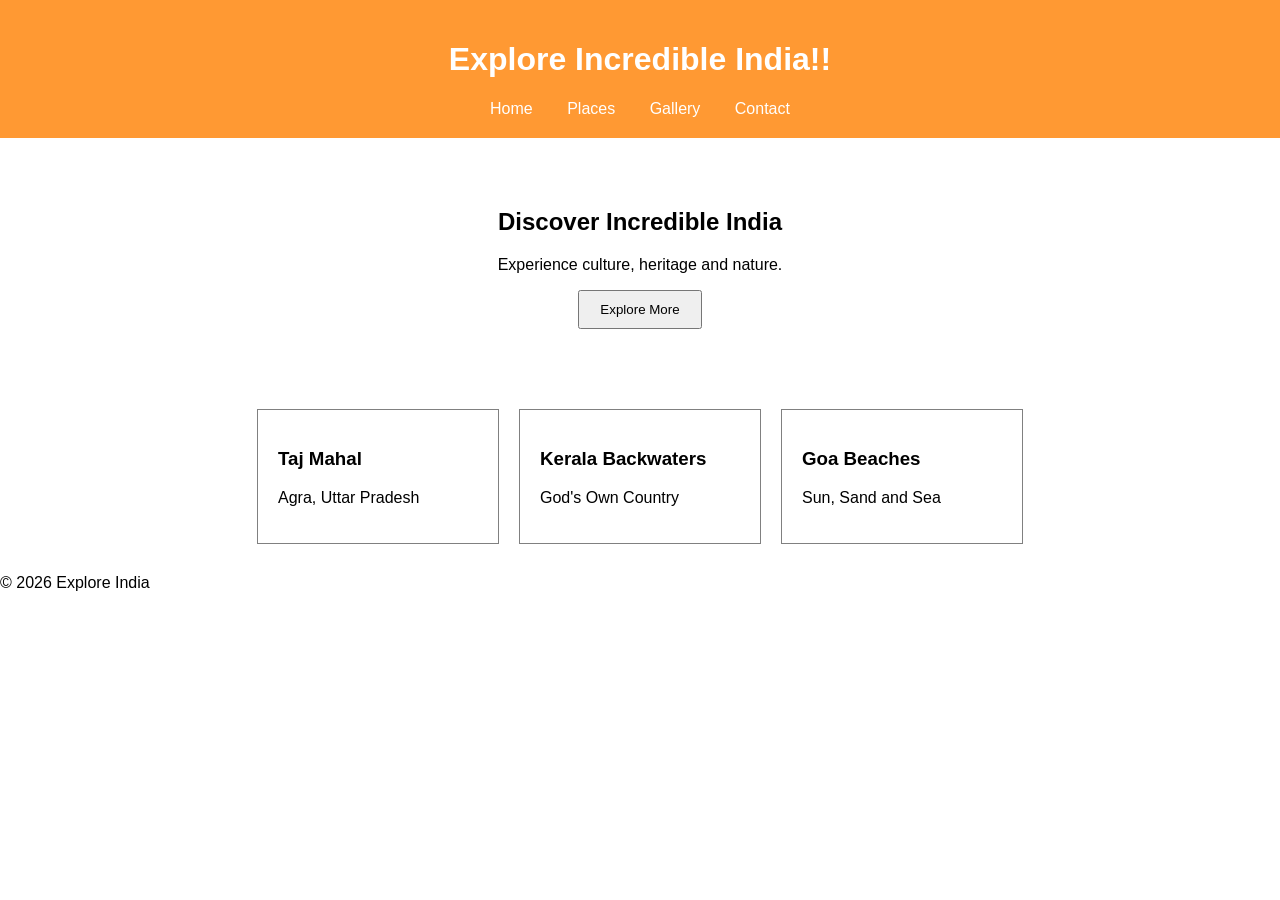
==== index.html @ 5c7fe6ae "First commit. Added all the files" ====
<!DOCTYPE html>
<html>
<head>
    <title>Explore India</title>
    <link rel="stylesheet" href="./css/style.css">
</head>
<body>

<header>
    <h1>Explore Incredible India!!</h1>

    <nav>
        <a href="#">Home</a>
        <a href="#">Places</a>
        <a href="gallery.html">Gallery</a>
        <a href="#">Contact</a>
    </nav>
</header>

<section class="hero">
    <h2>Discover Incredible India</h2>
    <p>Experience culture, heritage and nature.</p>

    <button onclick="showMessage()">
        Explore More
    </button>
</section>

<section class="places">

    <div class="card">
        <h3>Taj Mahal</h3>
        <p>Agra, Uttar Pradesh</p>
    </div>

    <div class="card">
        <h3>Kerala Backwaters</h3>
        <p>God's Own Country</p>
    </div>

    <div class="card">
        <h3>Goa Beaches</h3>
        <p>Sun, Sand and Sea</p>
    </div>

</section>

<footer>
    <p>© 2026 Explore India</p>
</footer>

<script src="./scripts/script.js"></script>

</body>
</html>
---- css/style.css ----
body{
    font-family: Arial;
    margin:0;
}

header{
    background:#ff9933;
    color:white;
    padding:20px;
    text-align:center;
}

nav a{
    color:white;
    text-decoration:none;
    margin:15px;
}

.hero{
    text-align:center;
    padding:50px;
}

button{
    padding:10px 20px;
}

.places{
    display:flex;
    justify-content:center;
    gap:20px;
    margin:30px;
}

.card{
    border:1px solid gray;
    padding:20px;
    width:200px;
}
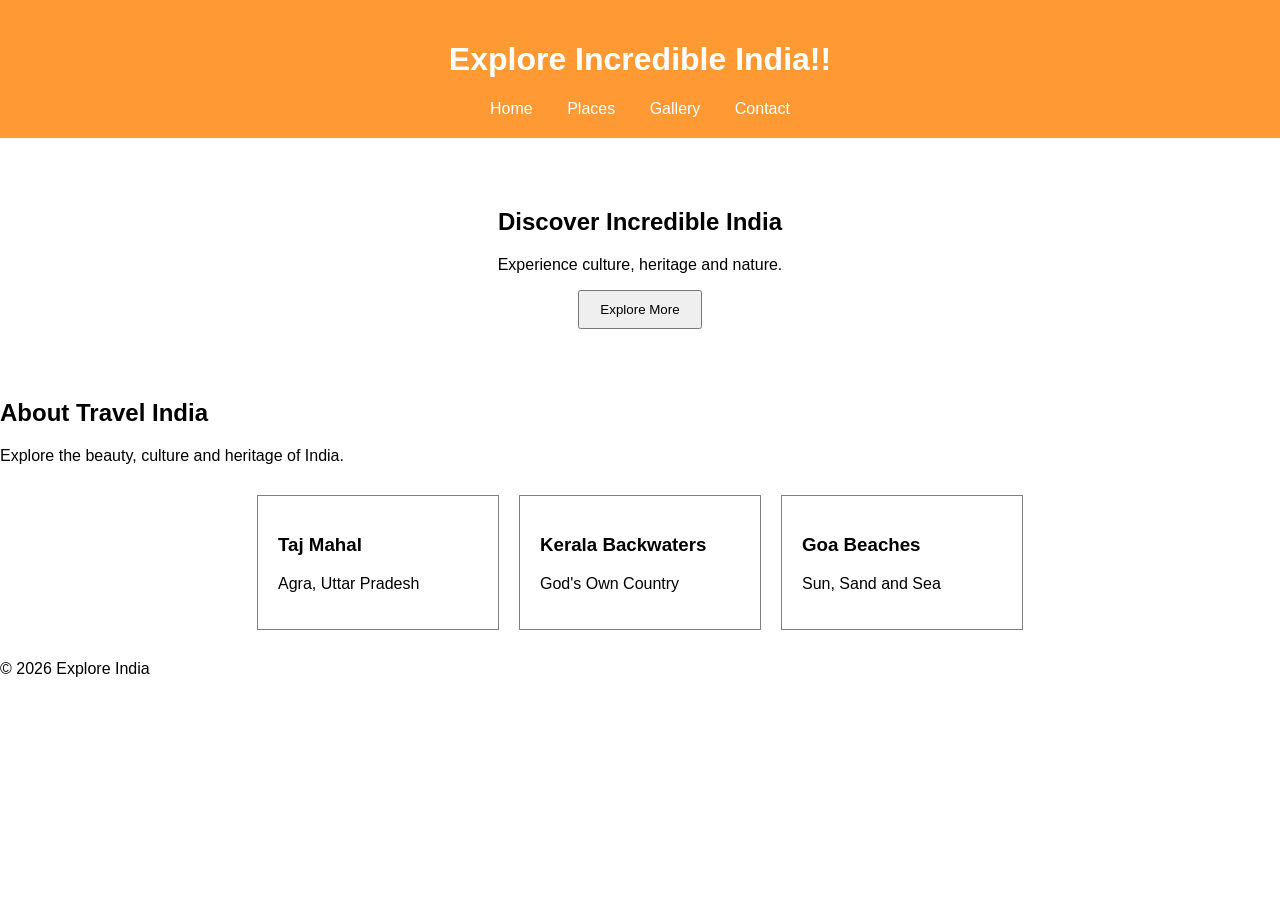
==== commit 6c3fcc83: "Added about section" ====
--- a/index.html
+++ b/index.html
@@ -24,6 +24,11 @@
     <button onclick="showMessage()">
         Explore More
     </button>
+</section>
+
+<section class="about">
+    <h2>About Travel India</h2>
+    <p>Explore the beauty, culture and heritage of India.</p>
 </section>
 
 <section class="places">
--- a/css/style.css
+++ b/css/style.css
@@ -37,5 +37,44 @@
     padding:20px;
     width:200px;
 }
+/* Gallery Section */
+.gallery {
+    padding: 40px;
+    text-align: center;
+}
 
+.gallery h2 {
+    margin-bottom: 30px;
+    font-size: 32px;
+}
 
+/* Gallery Cards */
+.gallery-container {
+    display: flex;
+    justify-content: center;
+    gap: 25px;
+    flex-wrap: wrap;
+}
+
+.gallery-card {
+    width: 300px;
+    background-color: white;
+    border-radius: 10px;
+    overflow: hidden;
+    box-shadow: 0 4px 10px rgba(0, 0, 0, 0.2);
+}
+
+/* Images */
+.gallery-card img {
+    width: 100%;
+    height: 200px;
+    object-fit: cover;
+    display: block;
+}
+
+/* Image Title */
+.gallery-card h3 {
+    padding: 15px;
+    margin: 0;
+    font-size: 20px;
+}
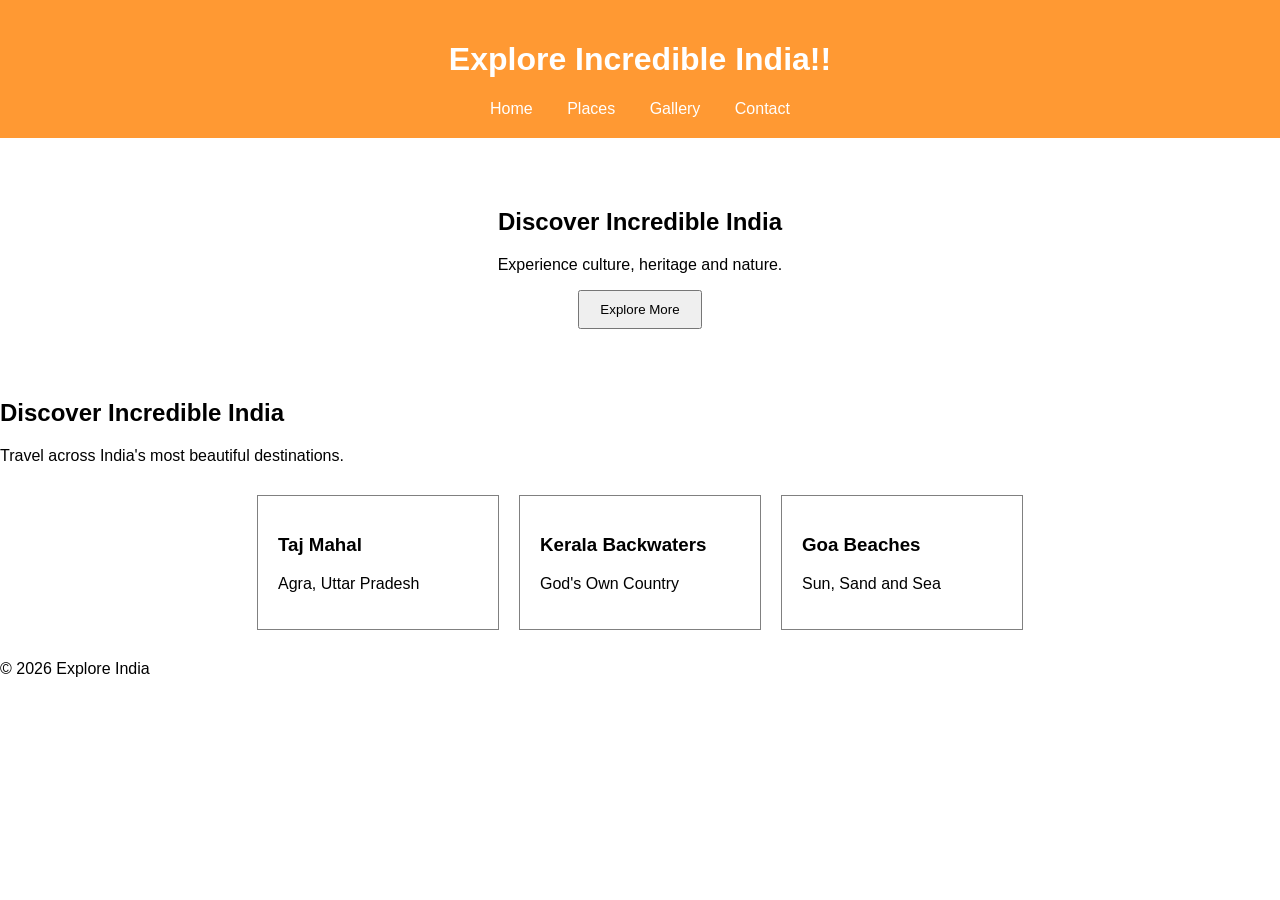
==== commit 067ebda2: "Updated about section in homepage" ====
--- a/index.html
+++ b/index.html
@@ -27,8 +27,8 @@
 </section>
 
 <section class="about">
-    <h2>About Travel India</h2>
-    <p>Explore the beauty, culture and heritage of India.</p>
+    <h2>Discover Incredible India</h2>
+    <p>Travel across India's most beautiful destinations.</p>
 </section>
 
 <section class="places">
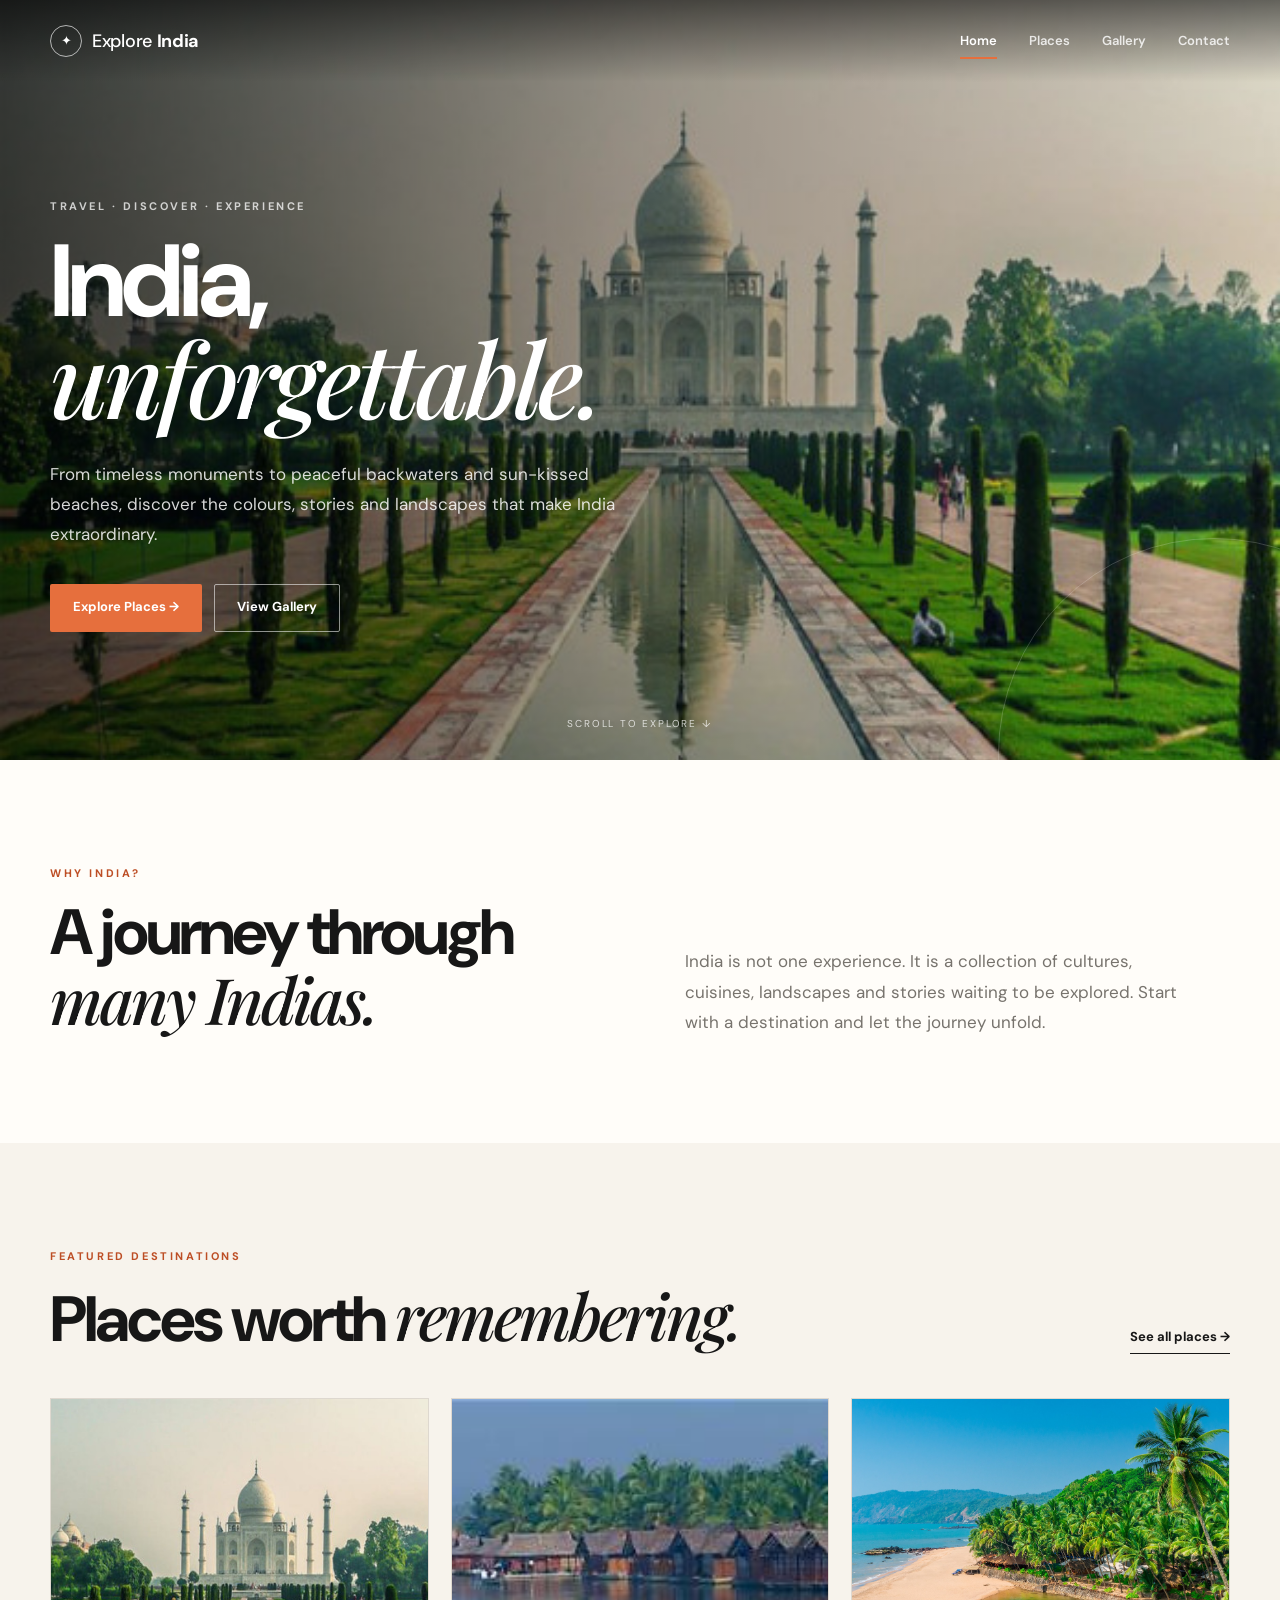
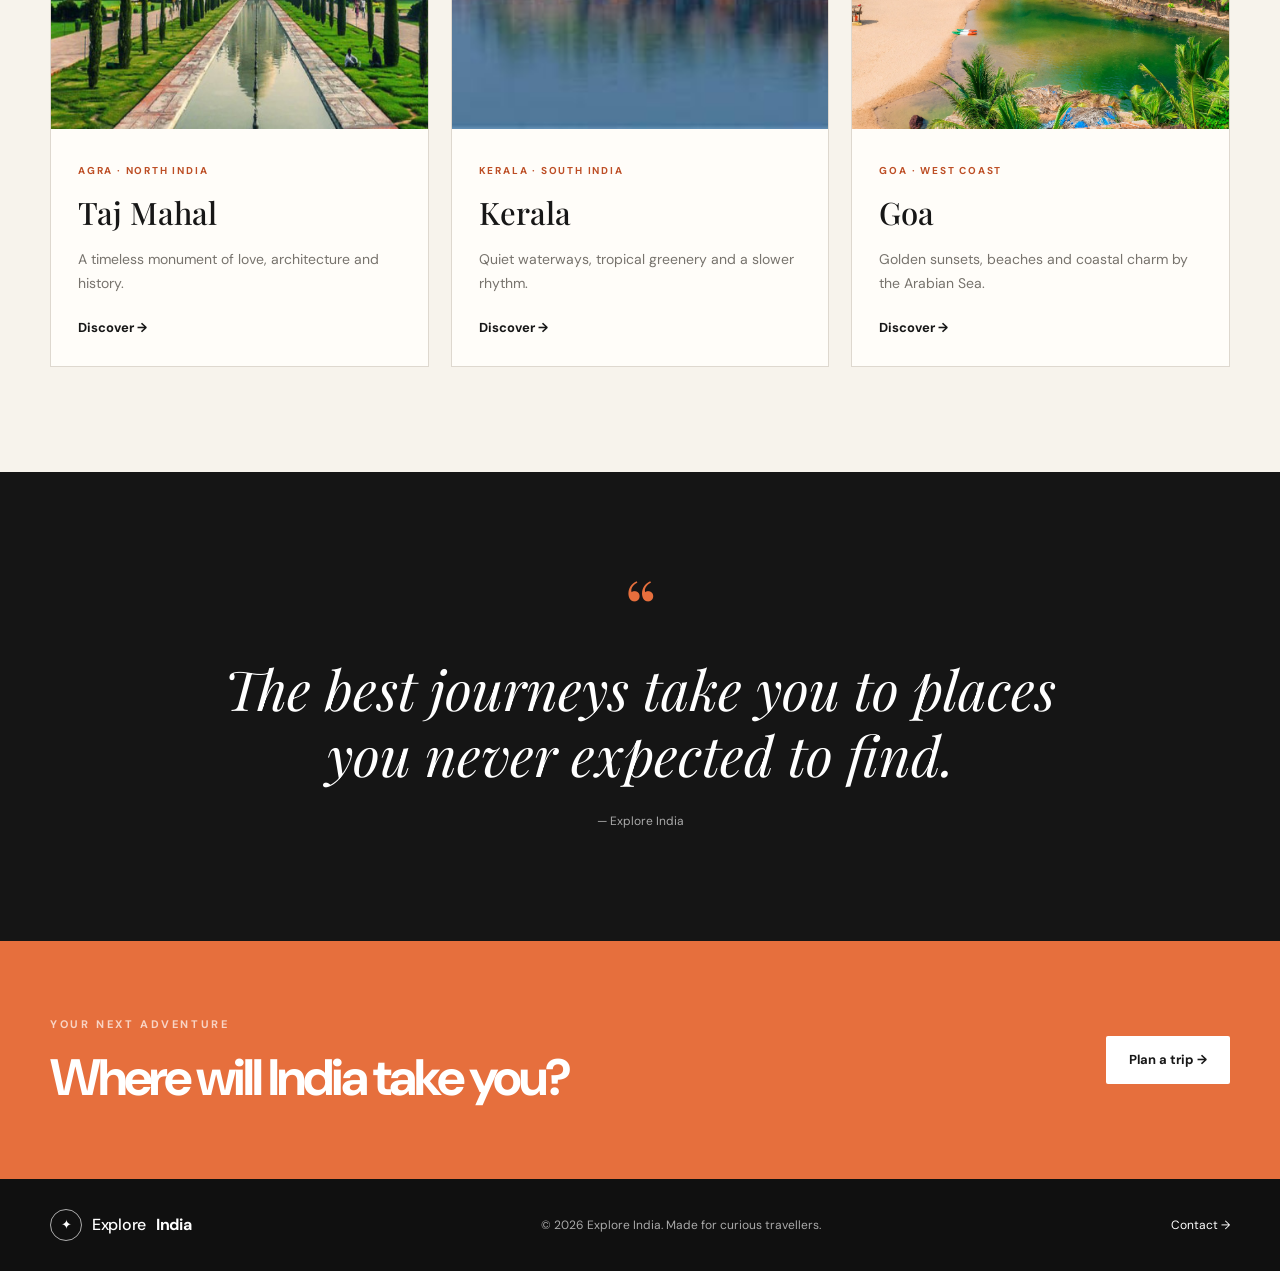
==== commit e316d732: "Modified css" ====
--- a/index.html
+++ b/index.html
@@ -1,60 +1,135 @@
-<!DOCTYPE html>
-<html>
-<head>
-    <title>Explore India</title>
-    <link rel="stylesheet" href="./css/style.css">
-</head>
-<body>
-
-<header>
-    <h1>Explore Incredible India!!</h1>
-
-    <nav>
-        <a href="#">Home</a>
-        <a href="#">Places</a>
-        <a href="gallery.html">Gallery</a>
-        <a href="#">Contact</a>
-    </nav>
-</header>
-
-<section class="hero">
-    <h2>Discover Incredible India</h2>
-    <p>Experience culture, heritage and nature.</p>
-
-    <button onclick="showMessage()">
-        Explore More
-    </button>
-</section>
-
-<section class="about">
-    <h2>Discover Incredible India</h2>
-    <p>Travel across India's most beautiful destinations.</p>
-</section>
-
-<section class="places">
-
-    <div class="card">
-        <h3>Taj Mahal</h3>
-        <p>Agra, Uttar Pradesh</p>
-    </div>
-
-    <div class="card">
-        <h3>Kerala Backwaters</h3>
-        <p>God's Own Country</p>
-    </div>
-
-    <div class="card">
-        <h3>Goa Beaches</h3>
-        <p>Sun, Sand and Sea</p>
-    </div>
-
-</section>
-
-<footer>
-    <p>© 2026 Explore India</p>
-</footer>
-
-<script src="./scripts/script.js"></script>
-
-</body>
-</html>+<!DOCTYPE html>
+<html lang="en">
+<head>
+<meta charset="UTF-8">
+<meta name="viewport" content="width=device-width, initial-scale=1.0">
+<title>Explore India</title>
+<link rel="stylesheet" href="css/style.css">
+</head>
+<body>
+
+<header>
+    <div class="navbar container">
+        <a class="brand" href="index.html">
+            <span class="brand-mark">✦</span>
+            <span>Explore <strong>India</strong></span>
+        </a>
+        <button class="menu-toggle" aria-label="Open menu">☰</button>
+        <nav class="nav-links">
+            <a class="active" href="index.html">Home</a>
+            <a href="places.html">Places</a>
+            <a href="gallery.html">Gallery</a>
+            <a href="contact.html">Contact</a>
+        </nav>
+    </div>
+</header>
+
+<main>
+<section class="hero">
+    <div class="hero-content container">
+        <p class="eyebrow">TRAVEL · DISCOVER · EXPERIENCE</p>
+        <h1>India,<br><em>unforgettable.</em></h1>
+        <p class="hero-text">
+            From timeless monuments to peaceful backwaters and sun-kissed beaches,
+            discover the colours, stories and landscapes that make India extraordinary.
+        </p>
+        <div class="hero-actions">
+            <a class="btn btn-primary" href="places.html">Explore Places →</a>
+            <a class="btn btn-ghost" href="gallery.html">View Gallery</a>
+        </div>
+    </div>
+    <div class="scroll-hint">Scroll to explore ↓</div>
+</section>
+
+<section class="intro section">
+    <div class="container intro-grid">
+        <div>
+            <p class="eyebrow dark">WHY INDIA?</p>
+            <h2>A journey through <em>many Indias.</em></h2>
+        </div>
+        <p class="intro-copy">
+            India is not one experience. It is a collection of cultures, cuisines,
+            landscapes and stories waiting to be explored. Start with a destination
+            and let the journey unfold.
+        </p>
+    </div>
+</section>
+
+<section class="destinations section">
+    <div class="container">
+        <div class="section-heading">
+            <div>
+                <p class="eyebrow dark">FEATURED DESTINATIONS</p>
+                <h2>Places worth <em>remembering.</em></h2>
+            </div>
+            <a class="text-link" href="places.html">See all places →</a>
+        </div>
+
+        <div class="destination-grid">
+            <article class="destination-card">
+                <div class="card-image"><img src="images/tajmahal.jpg" alt="Taj Mahal"></div>
+                <div class="card-body">
+                    <span>AGRA · NORTH INDIA</span>
+                    <h3>Taj Mahal</h3>
+                    <p>A timeless monument of love, architecture and history.</p>
+                    <a href="places.html#agra">Discover →</a>
+                </div>
+            </article>
+
+            <article class="destination-card">
+                <div class="card-image"><img src="images/kerala.jpg" alt="Kerala backwaters"></div>
+                <div class="card-body">
+                    <span>KERALA · SOUTH INDIA</span>
+                    <h3>Kerala</h3>
+                    <p>Quiet waterways, tropical greenery and a slower rhythm.</p>
+                    <a href="places.html#kerala">Discover →</a>
+                </div>
+            </article>
+
+            <article class="destination-card">
+                <div class="card-image"><img src="images/goa.jpeg" alt="Goa beach"></div>
+                <div class="card-body">
+                    <span>GOA · WEST COAST</span>
+                    <h3>Goa</h3>
+                    <p>Golden sunsets, beaches and coastal charm by the Arabian Sea.</p>
+                    <a href="places.html#goa">Discover →</a>
+                </div>
+            </article>
+        </div>
+    </div>
+</section>
+
+<section class="quote-section">
+    <div class="quote-box">
+        <p class="quote-mark">“</p>
+        <blockquote>The best journeys take you to places you never expected to find.</blockquote>
+        <p>— Explore India</p>
+    </div>
+</section>
+
+<section class="cta">
+    <div class="container cta-box">
+        <div>
+            <p class="eyebrow">YOUR NEXT ADVENTURE</p>
+            <h2>Where will India take you?</h2>
+        </div>
+        <a class="btn btn-light" href="contact.html">Plan a trip →</a>
+    </div>
+</section>
+</main>
+
+<footer class="footer">
+    <div class="container footer-inner">
+        <a class="brand footer-brand" href="index.html"><span class="brand-mark">✦</span> Explore <strong>India</strong></a>
+        <p>© 2026 Explore India. Made for curious travellers.</p>
+        <a href="contact.html">Contact →</a>
+    </div>
+</footer>
+
+<script>
+const toggle=document.querySelector('.menu-toggle');
+const nav=document.querySelector('.nav-links');
+if(toggle) toggle.addEventListener('click',()=>nav.classList.toggle('open'));
+</script>
+</body>
+</html>
--- a/css/style.css
+++ b/css/style.css
@@ -1,80 +1,870 @@
-body{
-    font-family: Arial;
-    margin:0;
-}
-
-header{
-    background:#ff9933;
-    color:white;
-    padding:20px;
-    text-align:center;
-}
-
-nav a{
-    color:white;
-    text-decoration:none;
-    margin:15px;
-}
-
-.hero{
-    text-align:center;
-    padding:50px;
-}
-
-button{
-    padding:10px 20px;
-}
-
-.places{
-    display:flex;
-    justify-content:center;
-    gap:20px;
-    margin:30px;
-}
-
-.card{
-    border:1px solid gray;
-    padding:20px;
-    width:200px;
-}
-/* Gallery Section */
-.gallery {
-    padding: 40px;
-    text-align: center;
-}
-
-.gallery h2 {
-    margin-bottom: 30px;
-    font-size: 32px;
-}
-
-/* Gallery Cards */
-.gallery-container {
-    display: flex;
-    justify-content: center;
-    gap: 25px;
-    flex-wrap: wrap;
-}
-
-.gallery-card {
-    width: 300px;
-    background-color: white;
-    border-radius: 10px;
-    overflow: hidden;
-    box-shadow: 0 4px 10px rgba(0, 0, 0, 0.2);
-}
-
-/* Images */
-.gallery-card img {
-    width: 100%;
-    height: 200px;
-    object-fit: cover;
-    display: block;
-}
-
-/* Image Title */
-.gallery-card h3 {
-    padding: 15px;
-    margin: 0;
-    font-size: 20px;
-}
+
+@import url('https://fonts.googleapis.com/css2?family=DM+Sans:wght@400;500;600;700&family=Playfair+Display:ital,wght@0,500;0,600;1,500&display=swap');
+
+:root{
+    --bg:#f7f3ec;
+    --paper:#fffdf9;
+    --ink:#171717;
+    --muted:#77736d;
+    --line:#ded8cf;
+    --accent:#e66f3d;
+    --accent-dark:#bd4e25;
+    --dark:#151515;
+    --white:#ffffff;
+    --max:1180px;
+    --shadow:0 18px 50px rgba(22,20,17,.10);
+}
+
+*{box-sizing:border-box;margin:0;padding:0}
+
+html{scroll-behavior:smooth}
+
+body{
+    font-family:"DM Sans",Arial,sans-serif;
+    background:var(--bg);
+    color:var(--ink);
+    line-height:1.6;
+    overflow-x:hidden;
+}
+
+img{
+    width:100%;
+    display:block;
+    object-fit:cover;
+}
+
+a{color:inherit;text-decoration:none}
+
+button,input,select,textarea{font:inherit}
+
+.container{
+    width:min(var(--max),calc(100% - 48px));
+    margin-inline:auto;
+}
+
+/* =========================
+   HEADER / NAVIGATION
+========================= */
+
+header,
+.site-header{
+    position:absolute;
+    z-index:50;
+    inset:0 0 auto;
+    color:var(--white);
+    background:linear-gradient(180deg,rgba(0,0,0,.55),transparent);
+}
+
+.solid-header{
+    position:relative;
+    background:var(--dark);
+}
+
+.navbar{
+    min-height:82px;
+    display:flex;
+    align-items:center;
+    justify-content:space-between;
+    gap:30px;
+}
+
+.brand{
+    display:inline-flex;
+    align-items:center;
+    gap:10px;
+    font-size:18px;
+    font-weight:500;
+    letter-spacing:-.3px;
+}
+
+.brand strong{font-weight:700}
+
+.brand-mark{
+    width:32px;
+    height:32px;
+    border:1px solid rgba(255,255,255,.65);
+    border-radius:50%;
+    display:grid;
+    place-items:center;
+    font-size:13px;
+}
+
+nav,
+.nav-links{
+    display:flex;
+    align-items:center;
+    gap:32px;
+}
+
+nav a,
+.nav-links a{
+    position:relative;
+    color:white;
+    font-size:13px;
+    font-weight:600;
+    opacity:.82;
+    padding:8px 0;
+    transition:opacity .2s;
+}
+
+nav a:hover,
+nav a.active,
+.nav-links a:hover,
+.nav-links a.active{opacity:1}
+
+nav a.active::after,
+.nav-links a.active::after{
+    content:"";
+    position:absolute;
+    left:0;
+    right:0;
+    bottom:0;
+    height:2px;
+    background:var(--accent);
+}
+
+.menu-toggle{
+    display:none;
+    border:0;
+    background:none;
+    color:white;
+    font-size:25px;
+    cursor:pointer;
+}
+
+/* =========================
+   HOME HERO
+========================= */
+
+.hero{
+    min-height:760px;
+    position:relative;
+    display:flex;
+    align-items:center;
+    color:white;
+    overflow:hidden;
+    background:
+        linear-gradient(90deg,rgba(0,0,0,.72) 0%,rgba(0,0,0,.34) 50%,rgba(0,0,0,.10) 100%),
+        url("../images/tajmahal.jpg") center/cover no-repeat;
+}
+
+.hero::after{
+    content:"";
+    position:absolute;
+    width:430px;
+    height:430px;
+    border:1px solid rgba(255,255,255,.18);
+    border-radius:50%;
+    right:-150px;
+    bottom:-210px;
+}
+
+.hero-content{
+    position:relative;
+    z-index:2;
+    padding-top:70px;
+}
+
+.eyebrow{
+    color:rgba(255,255,255,.75);
+    font-size:11px;
+    font-weight:700;
+    letter-spacing:2.6px;
+    margin-bottom:17px;
+}
+
+.eyebrow.dark{color:var(--accent-dark)}
+
+.hero h1{
+    max-width:900px;
+    font-size:clamp(58px,8vw,108px);
+    line-height:.94;
+    letter-spacing:-5px;
+    font-weight:700;
+    margin-bottom:28px;
+}
+
+.hero h1 em,
+.hero h1 span{
+    font-family:"Playfair Display",serif;
+    font-weight:500;
+    font-style:italic;
+}
+
+.hero-text{
+    max-width:570px;
+    color:rgba(255,255,255,.84);
+    font-size:17px;
+    line-height:1.75;
+    margin-bottom:34px;
+}
+
+.hero-actions{
+    display:flex;
+    flex-wrap:wrap;
+    gap:12px;
+}
+
+.btn,
+button{
+    display:inline-flex;
+    align-items:center;
+    justify-content:center;
+    gap:12px;
+    min-height:48px;
+    padding:0 22px;
+    border-radius:2px;
+    border:1px solid transparent;
+    font-size:13px;
+    font-weight:700;
+    cursor:pointer;
+    transition:transform .2s,background .2s,color .2s,border-color .2s;
+}
+
+.btn:hover,
+button:hover{transform:translateY(-2px)}
+
+.btn-primary{
+    background:var(--accent);
+    color:white;
+}
+
+.btn-primary:hover{background:var(--accent-dark)}
+
+.btn-ghost{
+    border-color:rgba(255,255,255,.55);
+    color:white;
+    background:transparent;
+}
+
+.btn-ghost:hover{background:white;color:var(--ink)}
+
+.btn-dark{
+    background:var(--ink);
+    color:white;
+}
+
+.btn-dark:hover{background:var(--accent)}
+
+.btn-light{
+    background:white;
+    color:var(--ink);
+}
+
+.btn-light:hover{background:var(--ink);color:white}
+
+.scroll-hint{
+    position:absolute;
+    z-index:3;
+    bottom:28px;
+    left:50%;
+    transform:translateX(-50%);
+    text-transform:uppercase;
+    letter-spacing:1.8px;
+    font-size:10px;
+    opacity:.75;
+}
+
+/* =========================
+   GENERAL SECTIONS
+========================= */
+
+section{
+    position:relative;
+}
+
+.section{padding:105px 0}
+
+.intro{
+    background:var(--paper);
+}
+
+.intro-grid{
+    display:grid;
+    grid-template-columns:1fr 1fr;
+    gap:90px;
+    align-items:end;
+}
+
+h2{
+    font-size:clamp(38px,5vw,64px);
+    line-height:1.04;
+    letter-spacing:-3px;
+}
+
+h2 em{
+    font-family:"Playfair Display",serif;
+    font-weight:500;
+}
+
+.intro-copy{
+    max-width:520px;
+    color:var(--muted);
+    font-size:17px;
+    line-height:1.8;
+}
+
+/* =========================
+   EXISTING PLACES / CARDS
+   Also works with original
+   .places and .card classes
+========================= */
+
+.places{
+    display:grid;
+    grid-template-columns:repeat(3,1fr);
+    gap:22px;
+    width:min(var(--max),calc(100% - 48px));
+    margin:45px auto;
+}
+
+.card{
+    width:auto;
+    padding:0;
+    overflow:hidden;
+    background:var(--paper);
+    border:1px solid var(--line);
+    border-radius:0;
+    box-shadow:none;
+    transition:transform .3s,box-shadow .3s;
+}
+
+.card:hover{
+    transform:translateY(-8px);
+    box-shadow:var(--shadow);
+}
+
+.card img{
+    height:280px;
+    transition:transform .5s;
+}
+
+.card:hover img{transform:scale(1.04)}
+
+.card h3{
+    font-family:"Playfair Display",serif;
+    font-size:30px;
+    font-weight:500;
+    padding:25px 25px 5px;
+}
+
+.card p{
+    color:var(--muted);
+    padding:0 25px 25px;
+}
+
+/* =========================
+   FEATURED DESTINATIONS
+========================= */
+
+.destinations{
+    background:var(--bg);
+}
+
+.section-heading{
+    display:flex;
+    align-items:end;
+    justify-content:space-between;
+    gap:30px;
+    margin-bottom:44px;
+}
+
+.text-link{
+    font-size:13px;
+    font-weight:700;
+    border-bottom:1px solid var(--ink);
+    padding-bottom:5px;
+}
+
+.destination-grid{
+    display:grid;
+    grid-template-columns:repeat(3,1fr);
+    gap:22px;
+}
+
+.destination-card{
+    background:var(--paper);
+    border:1px solid var(--line);
+    overflow:hidden;
+    transition:transform .3s,box-shadow .3s;
+}
+
+.destination-card:hover{
+    transform:translateY(-8px);
+    box-shadow:var(--shadow);
+}
+
+.card-image{
+    height:330px;
+    overflow:hidden;
+}
+
+.card-image img{
+    height:100%;
+    transition:transform .6s;
+}
+
+.destination-card:hover .card-image img{
+    transform:scale(1.06);
+}
+
+.card-body{padding:27px}
+
+.card-body>span{
+    color:var(--accent-dark);
+    font-size:10px;
+    font-weight:700;
+    letter-spacing:1.8px;
+}
+
+.card-body h3{
+    font-family:"Playfair Display",serif;
+    font-size:31px;
+    font-weight:500;
+    margin:7px 0 10px;
+}
+
+.card-body p{
+    color:var(--muted);
+    font-size:14px;
+    line-height:1.7;
+    margin-bottom:18px;
+}
+
+.card-body a{
+    font-size:13px;
+    font-weight:700;
+}
+
+/* =========================
+   GALLERY
+========================= */
+
+.gallery{
+    padding:105px 0;
+    text-align:left;
+    background:var(--paper);
+}
+
+.gallery>h2{
+    width:min(var(--max),calc(100% - 48px));
+    margin:0 auto 12px;
+}
+
+.gallery>p{
+    width:min(var(--max),calc(100% - 48px));
+    margin:0 auto 45px;
+    color:var(--muted);
+}
+
+.gallery-container{
+    width:min(var(--max),calc(100% - 48px));
+    margin:auto;
+    display:grid;
+    grid-template-columns:1.35fr .8fr .8fr;
+    grid-auto-rows:230px;
+    gap:14px;
+}
+
+.gallery-card{
+    width:auto;
+    height:100%;
+    position:relative;
+    overflow:hidden;
+    border-radius:0;
+    background:#222;
+    box-shadow:none;
+}
+
+.gallery-card:first-child{
+    grid-row:span 2;
+}
+
+.gallery-card img{
+    width:100%;
+    height:100%;
+    object-fit:cover;
+    transition:transform .6s,filter .4s;
+}
+
+.gallery-card::after{
+    content:"";
+    position:absolute;
+    inset:0;
+    background:linear-gradient(180deg,transparent 45%,rgba(0,0,0,.75));
+}
+
+.gallery-card:hover img{
+    transform:scale(1.06);
+    filter:saturate(1.08);
+}
+
+.gallery-card h3{
+    position:absolute;
+    z-index:2;
+    left:22px;
+    bottom:18px;
+    color:white;
+    padding:0;
+    margin:0;
+    font-family:"Playfair Display",serif;
+    font-size:25px;
+    font-weight:500;
+}
+
+/* =========================
+   QUOTE / CTA
+========================= */
+
+.quote-section{
+    padding:110px 0;
+    background:var(--dark);
+    color:white;
+}
+
+.quote-box{
+    width:min(850px,calc(100% - 48px));
+    margin:auto;
+    text-align:center;
+}
+
+.quote-mark{
+    color:var(--accent);
+    font-family:"Playfair Display",serif;
+    font-size:80px;
+    line-height:.6;
+}
+
+blockquote{
+    font-family:"Playfair Display",serif;
+    font-style:italic;
+    font-size:clamp(32px,5vw,55px);
+    line-height:1.2;
+    margin:25px 0;
+}
+
+.quote-box>p:last-child{
+    color:#aaa;
+    font-size:12px;
+}
+
+.cta{
+    background:var(--accent);
+    color:white;
+    padding:75px 0;
+}
+
+.cta-box{
+    display:flex;
+    justify-content:space-between;
+    align-items:center;
+    gap:30px;
+}
+
+.cta .eyebrow{color:rgba(255,255,255,.7)}
+
+.cta h2{font-size:clamp(36px,4vw,54px)}
+
+/* =========================
+   PLACES PAGE
+========================= */
+
+.page-hero{
+    background:
+        linear-gradient(100deg,rgba(0,0,0,.82),rgba(0,0,0,.38)),
+        url("../images/kerala.jpg") center/cover;
+    color:white;
+    padding:145px 0 105px;
+}
+
+.page-hero h1{
+    max-width:900px;
+    font-size:clamp(50px,7vw,84px);
+    line-height:.98;
+    letter-spacing:-4px;
+    margin-bottom:20px;
+}
+
+.page-hero> .container>p:last-child{
+    max-width:590px;
+    color:#d0d0d0;
+    font-size:17px;
+}
+
+.places-list{
+    background:var(--paper);
+    padding:0 0 100px;
+}
+
+.place-feature{
+    display:grid;
+    grid-template-columns:1.05fr .95fr;
+    min-height:570px;
+    border-bottom:1px solid var(--line);
+}
+
+.place-feature.reverse{
+    grid-template-columns:.95fr 1.05fr;
+}
+
+.place-feature.reverse .place-image{order:2}
+.place-feature.reverse .place-content{order:1}
+
+.place-image{
+    min-height:500px;
+    overflow:hidden;
+}
+
+.place-image img{
+    height:100%;
+    transition:transform .7s;
+}
+
+.place-feature:hover .place-image img{transform:scale(1.03)}
+
+.place-content{
+    padding:70px clamp(35px,6vw,90px);
+    display:flex;
+    flex-direction:column;
+    justify-content:center;
+    background:var(--bg);
+}
+
+.place-number{
+    color:#aaa!important;
+    font-size:13px!important;
+    margin-bottom:30px;
+}
+
+.place-content h2{
+    font-size:clamp(52px,6vw,76px);
+    margin:5px 0 18px;
+}
+
+.place-content>p:not(.eyebrow):not(.place-number){
+    max-width:510px;
+    color:var(--muted);
+    margin-bottom:30px;
+}
+
+.place-content .btn{align-self:flex-start}
+
+/* =========================
+   CONTACT PAGE
+========================= */
+
+.contact-hero{
+    background:
+        linear-gradient(100deg,rgba(0,0,0,.83),rgba(0,0,0,.42)),
+        url("../images/goa.jpeg") center/cover;
+}
+
+.contact-section{
+    background:var(--paper);
+}
+
+.contact-grid{
+    display:grid;
+    grid-template-columns:.85fr 1.15fr;
+    gap:100px;
+}
+
+.contact-info h2{margin-bottom:25px}
+
+.contact-info>p:not(.eyebrow){
+    max-width:470px;
+    color:var(--muted);
+    margin-bottom:38px;
+}
+
+.contact-detail{
+    border-top:1px solid var(--line);
+    padding:17px 0;
+}
+
+.contact-detail>span{
+    color:var(--accent-dark);
+    font-size:10px;
+    font-weight:700;
+    letter-spacing:1.8px;
+}
+
+.contact-detail a,
+.contact-detail p{
+    display:block;
+    margin-top:5px;
+    font-size:14px;
+}
+
+.contact-form{
+    padding:44px;
+    background:var(--bg);
+    border:1px solid var(--line);
+    display:grid;
+    gap:9px;
+}
+
+.contact-form label{
+    font-size:11px;
+    font-weight:700;
+    margin-top:8px;
+}
+
+.contact-form input,
+.contact-form select,
+.contact-form textarea{
+    width:100%;
+    border:1px solid #d1cbc1;
+    background:white;
+    padding:14px 15px;
+    border-radius:1px;
+    outline:none;
+    color:var(--ink);
+}
+
+.contact-form input:focus,
+.contact-form select:focus,
+.contact-form textarea:focus{
+    border-color:var(--accent);
+    box-shadow:0 0 0 3px rgba(230,111,61,.10);
+}
+
+.contact-form textarea{resize:vertical}
+
+.contact-form .btn{
+    justify-self:start;
+    margin-top:14px;
+}
+
+.form-note{
+    color:var(--accent-dark);
+    font-size:12px;
+    min-height:20px;
+}
+
+/* =========================
+   FOOTER
+========================= */
+
+.footer{
+    background:#101010;
+    color:#aaa;
+    padding:30px 0;
+    font-size:12px;
+}
+
+.footer-inner{
+    display:flex;
+    justify-content:space-between;
+    align-items:center;
+    gap:20px;
+}
+
+.footer-brand{color:white;font-size:16px}
+.footer-inner a:last-child{color:white}
+
+/* =========================
+   MOBILE
+========================= */
+
+@media(max-width:850px){
+
+    .container{width:min(var(--max),calc(100% - 32px))}
+
+    .navbar{min-height:72px}
+
+    .menu-toggle{display:block}
+
+    nav,
+    .nav-links{
+        display:none;
+        position:absolute;
+        top:72px;
+        left:16px;
+        right:16px;
+        padding:15px;
+        flex-direction:column;
+        align-items:stretch;
+        gap:3px;
+        background:var(--dark);
+    }
+
+    nav.open,
+    .nav-links.open{display:flex}
+
+    nav a,
+    .nav-links a{padding:12px}
+
+    .hero{min-height:680px}
+
+    .hero h1{
+        font-size:clamp(52px,15vw,80px);
+        letter-spacing:-3px;
+    }
+
+    .hero-text{font-size:15px}
+
+    .intro-grid,
+    .contact-grid{
+        grid-template-columns:1fr;
+        gap:45px;
+    }
+
+    .destination-grid,
+    .places{
+        grid-template-columns:1fr;
+    }
+
+    .section-heading{
+        align-items:flex-start;
+        flex-direction:column;
+    }
+
+    .place-feature,
+    .place-feature.reverse{
+        grid-template-columns:1fr;
+    }
+
+    .place-feature.reverse .place-image,
+    .place-feature.reverse .place-content{
+        order:initial;
+    }
+
+    .place-image{min-height:360px}
+
+    .place-content{padding:55px 30px}
+
+    .gallery-container{
+        grid-template-columns:1fr 1fr;
+        grid-auto-rows:220px;
+    }
+
+    .gallery-card:first-child{grid-row:span 1}
+
+    .cta-box,
+    .footer-inner{
+        flex-direction:column;
+        align-items:flex-start;
+    }
+}
+
+@media(max-width:520px){
+
+    .section,
+    .gallery{padding:75px 0}
+
+    .page-hero{padding:105px 0 75px}
+
+    .page-hero h1{letter-spacing:-3px}
+
+    .gallery-container{
+        grid-template-columns:1fr;
+        grid-auto-rows:260px;
+    }
+
+    .contact-form{padding:28px}
+
+    .card-image{height:260px}
+
+    .hero-actions .btn{width:100%}
+}
